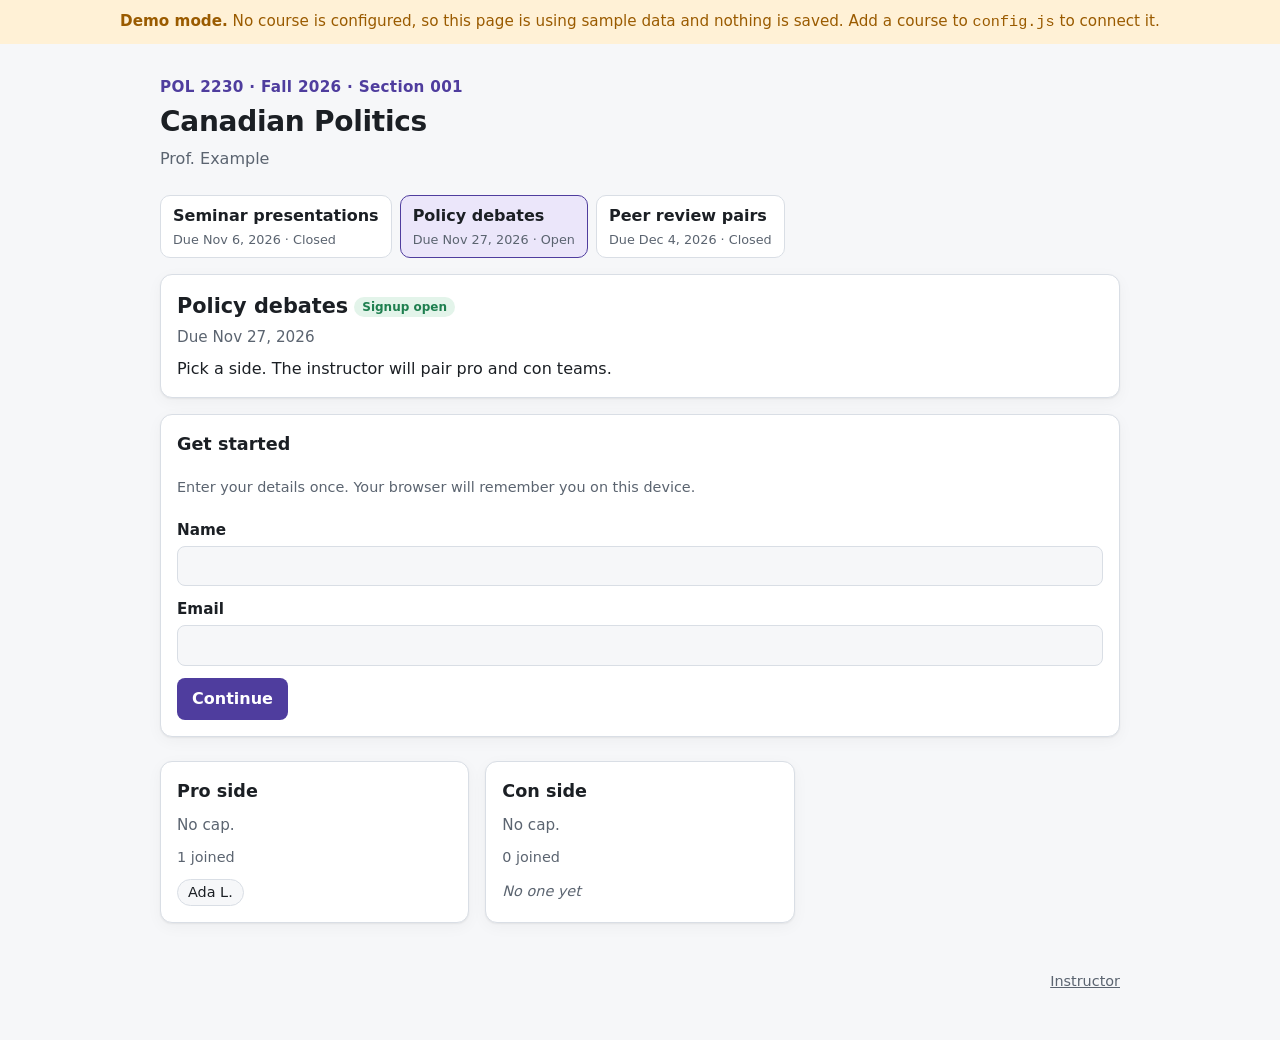
==== docs/index.html @ 425654a5 "Add group signup app: static site plus Apps Script backend Students choose groups per assignment in " ====
<!doctype html>
<html lang="en">
<head>
  <meta charset="utf-8">
  <meta name="viewport" content="width=device-width, initial-scale=1">
  <title>Group Signup</title>
  <meta name="description" content="Choose your groups for course assignments.">
  <meta name="robots" content="noindex">
  <link rel="stylesheet" href="styles.css">
</head>
<body>
  <div id="demo-banner" class="banner" hidden>
    <strong>Demo mode.</strong> No course is configured, so this page is using sample data and nothing is saved.
    Add a course to <code>config.js</code> to connect it.
  </div>

  <header class="page-header">
    <p id="course-code" class="course-code"></p>
    <h1 id="course-title">Group Signup</h1>
    <p id="course-meta" class="status-line" aria-live="polite">Loading…</p>
  </header>

  <main>
    <div id="notice" class="notice" role="status" aria-live="polite" hidden></div>

    <section id="course-chooser" class="chooser" hidden aria-labelledby="chooser-title">
      <h2 id="chooser-title">Choose your course</h2>
      <ul id="course-list" class="course-list"></ul>
    </section>

    <nav id="assignment-nav" class="assignment-nav" aria-label="Assignments" hidden></nav>

    <section id="assignment" class="assignment" hidden aria-labelledby="assignment-title">
      <h2 id="assignment-title"></h2>
      <p id="assignment-meta" class="assignment-meta"></p>
      <p id="assignment-instructions" class="assignment-instructions"></p>
    </section>

    <section id="identity" class="identity" aria-label="Your details"></section>

    <section aria-labelledby="groups-heading">
      <h2 id="groups-heading" class="visually-hidden">Groups</h2>
      <div id="groups" class="groups" aria-busy="true"></div>
    </section>
  </main>

  <footer class="page-footer">
    <button type="button" id="admin-open" class="link-button" hidden>Instructor</button>
  </footer>

  <dialog id="admin-dialog" class="admin" aria-labelledby="admin-title">
    <form method="dialog" class="admin-header">
      <h2 id="admin-title">Instructor panel</h2>
      <button type="submit" class="link-button" aria-label="Close">Close</button>
    </form>

    <form id="admin-login" class="admin-login">
      <label for="admin-key">Admin key <span class="hint">(the <code>ADMIN_KEY</code> value in this course's Settings sheet)</span></label>
      <div class="row">
        <input id="admin-key" type="password" autocomplete="off" required>
        <button type="submit" class="button primary">Unlock</button>
      </div>
    </form>

    <div id="admin-body" hidden>
      <div class="admin-actions">
        <button type="button" id="admin-download" class="button primary">Download CSV (this assignment)</button>
        <button type="button" id="admin-download-all" class="button">Download CSV (all assignments)</button>
        <button type="button" id="admin-refresh" class="button">Refresh</button>
        <button type="button" id="admin-forget" class="link-button">Forget key</button>
      </div>
      <p id="admin-summary" class="hint"></p>
      <div class="table-wrap">
        <table id="admin-table">
          <thead><tr><th>Email</th><th>Name</th><th>Group</th><th>Updated</th></tr></thead>
          <tbody></tbody>
        </table>
      </div>
    </div>
  </dialog>

  <script src="config.js"></script>
  <script src="app.js"></script>
</body>
</html>
---- docs/styles.css ----
:root {
  --bg: #f6f7f9;
  --surface: #ffffff;
  --text: #1b1f24;
  --muted: #5b6470;
  --border: #d9dee5;
  --accent: #4f3d9e;
  --accent-text: #ffffff;
  --accent-soft: #ebe6fa;
  --ok: #1e7f4f;
  --ok-soft: #e3f4ea;
  --warn: #9a5b00;
  --warn-soft: #fff1d6;
  --danger: #b3261e;
  --danger-soft: #fde8e6;
  --radius: 12px;
  --shadow: 0 1px 2px rgba(0, 0, 0, 0.06), 0 4px 16px rgba(0, 0, 0, 0.04);
}

@media (prefers-color-scheme: dark) {
  :root:not([data-theme="light"]) {
    --bg: #121418;
    --surface: #1c1f26;
    --text: #e8eaee;
    --muted: #9aa3ad;
    --border: #2d323b;
    --accent: #a897ea;
    --accent-text: #15102c;
    --accent-soft: #2a2545;
    --ok: #6fd19a;
    --ok-soft: #1a3326;
    --warn: #f0b860;
    --warn-soft: #3a2d12;
    --danger: #f28b82;
    --danger-soft: #3b1d1b;
    --shadow: none;
  }
}

:root[data-theme="dark"] {
  --bg: #121418;
  --surface: #1c1f26;
  --text: #e8eaee;
  --muted: #9aa3ad;
  --border: #2d323b;
  --accent: #a897ea;
  --accent-text: #15102c;
  --accent-soft: #2a2545;
  --ok: #6fd19a;
  --ok-soft: #1a3326;
  --warn: #f0b860;
  --warn-soft: #3a2d12;
  --danger: #f28b82;
  --danger-soft: #3b1d1b;
  --shadow: none;
}

* { box-sizing: border-box; }

[hidden] { display: none !important; }

html { color-scheme: light dark; }

body {
  margin: 0;
  background: var(--bg);
  color: var(--text);
  font: 16px/1.5 system-ui, -apple-system, "Segoe UI", Roboto, Helvetica, Arial, sans-serif;
  padding: 0 16px 48px;
}

.page-header, main, .page-footer {
  max-width: 960px;
  margin: 0 auto;
}

.page-header { padding: 32px 0 8px; }
.page-header h1 { margin: 0 0 4px; font-size: 1.75rem; letter-spacing: -0.01em; }
.course-code { margin: 0 0 2px; color: var(--accent); font-weight: 600; font-size: 0.95rem; letter-spacing: 0.02em; }
.course-code:empty { display: none; }
.status-line { margin: 0; color: var(--muted); }

.chooser { margin: 24px 0; }
.chooser h2 { margin: 0 0 12px; font-size: 1.2rem; }
.course-list { list-style: none; margin: 0; padding: 0; display: grid; gap: 8px; }
.course-list a {
  display: block;
  padding: 12px 16px;
  border-radius: var(--radius);
  background: var(--surface);
  border: 1px solid var(--border);
  color: var(--text);
  text-decoration: none;
  font-weight: 600;
}
.course-list a:hover { border-color: var(--accent); }

.assignment-nav {
  display: flex;
  gap: 8px;
  flex-wrap: wrap;
  margin: 16px 0 0;
}
.assignment-nav button {
  font: inherit;
  text-align: left;
  padding: 8px 12px;
  border-radius: 10px;
  border: 1px solid var(--border);
  background: var(--surface);
  color: var(--text);
  cursor: pointer;
  display: grid;
  gap: 2px;
}
.assignment-nav button[aria-current="true"] { border-color: var(--accent); background: var(--accent-soft); }
.assignment-nav .name { font-weight: 600; }
.assignment-nav .sub { font-size: 0.8rem; color: var(--muted); }

.assignment {
  margin: 16px 0 0;
  padding: 16px;
  border-radius: var(--radius);
  background: var(--surface);
  border: 1px solid var(--border);
  box-shadow: var(--shadow);
}
.assignment h2 { margin: 0 0 4px; font-size: 1.3rem; }
.assignment-meta { margin: 0 0 8px; color: var(--muted); font-size: 0.95rem; }
.assignment-instructions { margin: 0; white-space: pre-line; }
.assignment-instructions:empty { display: none; }
.chip {
  display: inline-block;
  font-size: 0.75rem;
  font-weight: 600;
  padding: 1px 8px;
  border-radius: 999px;
  margin-left: 6px;
  vertical-align: middle;
}
.chip.open { background: var(--ok-soft); color: var(--ok); }
.chip.closed { background: var(--danger-soft); color: var(--danger); }

.banner {
  background: var(--warn-soft);
  color: var(--warn);
  padding: 10px 16px;
  margin: 0 -16px;
  text-align: center;
  font-size: 0.95rem;
}

.notice {
  margin: 16px 0;
  padding: 12px 16px;
  border-radius: var(--radius);
  border: 1px solid var(--border);
  background: var(--surface);
}
.notice.error { background: var(--danger-soft); color: var(--danger); border-color: transparent; }
.notice.success { background: var(--ok-soft); color: var(--ok); border-color: transparent; }

.identity {
  margin: 16px 0 24px;
  padding: 16px;
  border-radius: var(--radius);
  background: var(--surface);
  border: 1px solid var(--border);
  box-shadow: var(--shadow);
}
.identity:empty { display: none; }
.identity h2 { margin: 0 0 8px; font-size: 1.1rem; }
.identity p { margin: 0 0 8px; }
.identity p:last-child { margin-bottom: 0; }
.identity form { display: grid; gap: 12px; }
.identity label { display: grid; gap: 4px; font-weight: 600; font-size: 0.95rem; }
.identity input {
  font: inherit;
  padding: 8px 10px;
  border: 1px solid var(--border);
  border-radius: 8px;
  background: var(--bg);
  color: var(--text);
}
.personal-link {
  display: flex;
  gap: 8px;
  align-items: center;
  flex-wrap: wrap;
}
.personal-link code {
  flex: 1 1 200px;
  overflow-wrap: anywhere;
  font-size: 0.85rem;
  padding: 6px 8px;
  background: var(--bg);
  border-radius: 6px;
}

.groups {
  display: grid;
  grid-template-columns: repeat(auto-fill, minmax(260px, 1fr));
  gap: 16px;
}
.groups[aria-busy="true"] { opacity: 0.6; }

.card {
  background: var(--surface);
  border: 1px solid var(--border);
  border-radius: var(--radius);
  box-shadow: var(--shadow);
  padding: 16px;
  display: flex;
  flex-direction: column;
  gap: 10px;
}
.card.mine { border-color: var(--accent); box-shadow: 0 0 0 2px var(--accent-soft); }
.card h3 { margin: 0; font-size: 1.1rem; display: flex; justify-content: space-between; gap: 8px; align-items: baseline; }
.card .desc { margin: 0; color: var(--muted); font-size: 0.95rem; }

.capacity { display: grid; gap: 4px; font-size: 0.9rem; color: var(--muted); }
.meter {
  height: 6px;
  border-radius: 999px;
  background: var(--border);
  overflow: hidden;
}
.meter > span { display: block; height: 100%; background: var(--accent); }
.meter.full > span { background: var(--danger); }

.members { list-style: none; margin: 0; padding: 0; display: flex; flex-wrap: wrap; gap: 6px; }
.members li {
  background: var(--bg);
  border: 1px solid var(--border);
  border-radius: 999px;
  padding: 2px 10px;
  font-size: 0.9rem;
}
.members li.me { background: var(--accent-soft); border-color: transparent; font-weight: 600; }
.members .empty { color: var(--muted); font-style: italic; border: none; background: none; padding-left: 0; }

.badge {
  font-size: 0.75rem;
  font-weight: 600;
  padding: 2px 8px;
  border-radius: 999px;
  background: var(--accent-soft);
  color: var(--accent);
  white-space: nowrap;
}

.card-actions { margin-top: auto; display: flex; gap: 8px; }

.button {
  font: inherit;
  font-weight: 600;
  padding: 8px 14px;
  border-radius: 8px;
  border: 1px solid var(--border);
  background: var(--surface);
  color: var(--text);
  cursor: pointer;
}
.button.primary { background: var(--accent); color: var(--accent-text); border-color: transparent; }
.button.danger { color: var(--danger); }
.button:disabled { opacity: 0.5; cursor: not-allowed; }
.button:focus-visible, .link-button:focus-visible, input:focus-visible {
  outline: 2px solid var(--accent);
  outline-offset: 2px;
}

.link-button {
  font: inherit;
  background: none;
  border: none;
  color: var(--muted);
  text-decoration: underline;
  cursor: pointer;
  padding: 0;
}

.page-footer { margin-top: 48px; text-align: right; font-size: 0.9rem; }

.hint { color: var(--muted); font-weight: 400; font-size: 0.9rem; }
.row { display: flex; gap: 8px; flex-wrap: wrap; }
.row input { flex: 1 1 200px; }

.admin {
  width: min(900px, calc(100vw - 32px));
  border: 1px solid var(--border);
  border-radius: var(--radius);
  background: var(--surface);
  color: var(--text);
  padding: 20px;
}
.admin::backdrop { background: rgba(0, 0, 0, 0.4); }
.admin-header { display: flex; justify-content: space-between; align-items: center; margin-bottom: 12px; }
.admin-header h2 { margin: 0; font-size: 1.2rem; }
.admin-login { display: grid; gap: 8px; }
.admin-login input {
  font: inherit;
  padding: 8px 10px;
  border: 1px solid var(--border);
  border-radius: 8px;
  background: var(--bg);
  color: var(--text);
}
.admin-actions { display: flex; gap: 8px; align-items: center; flex-wrap: wrap; margin: 12px 0; }
.table-wrap { overflow: auto; max-height: 60vh; border: 1px solid var(--border); border-radius: 8px; }
table { border-collapse: collapse; width: 100%; font-size: 0.9rem; }
th, td { text-align: left; padding: 6px 10px; border-bottom: 1px solid var(--border); white-space: nowrap; }
th { position: sticky; top: 0; background: var(--surface); }

.visually-hidden {
  position: absolute;
  width: 1px; height: 1px;
  overflow: hidden;
  clip: rect(0 0 0 0);
  white-space: nowrap;
}
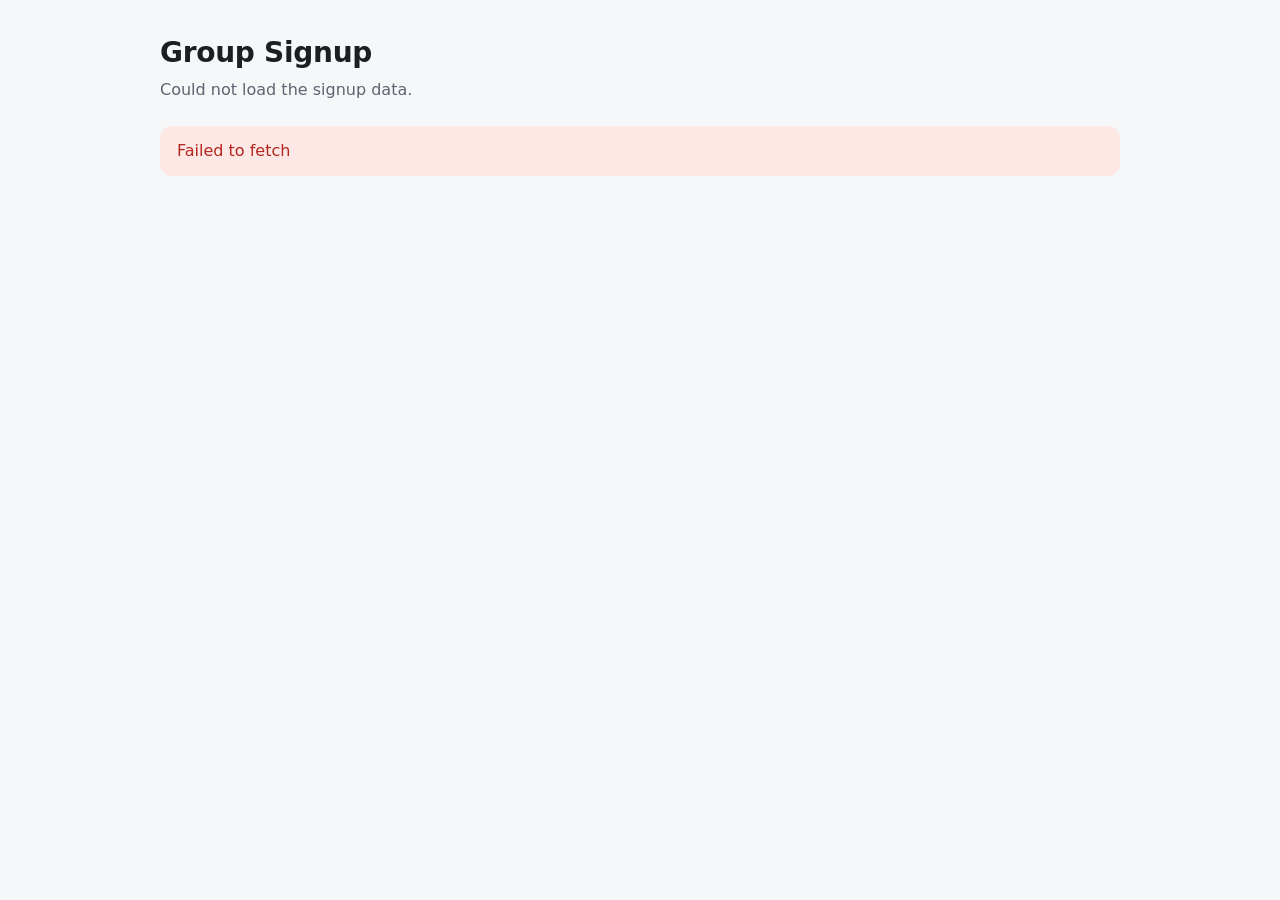
==== commit 7c6a26d7: "Add instructor editing panel for course, settings, assignments and roster The panel on the site now " ====
--- a/docs/index.html
+++ b/docs/index.html
@@ -63,19 +63,52 @@
     </form>
 
     <div id="admin-body" hidden>
-      <div class="admin-actions">
-        <button type="button" id="admin-download" class="button primary">Download CSV (this assignment)</button>
-        <button type="button" id="admin-download-all" class="button">Download CSV (all assignments)</button>
-        <button type="button" id="admin-refresh" class="button">Refresh</button>
+      <div id="admin-notice" class="notice" role="status" aria-live="polite" hidden></div>
+      <nav class="admin-tabs" aria-label="Instructor sections">
+        <button type="button" data-tab="signups" aria-current="true">Signups</button>
+        <button type="button" data-tab="course">Course &amp; settings</button>
+        <button type="button" data-tab="assignments">Assignments &amp; groups</button>
+        <button type="button" data-tab="roster">Roster</button>
         <button type="button" id="admin-forget" class="link-button">Forget key</button>
-      </div>
-      <p id="admin-summary" class="hint"></p>
-      <div class="table-wrap">
-        <table id="admin-table">
-          <thead><tr><th>Email</th><th>Name</th><th>Group</th><th>Updated</th></tr></thead>
-          <tbody></tbody>
-        </table>
-      </div>
+      </nav>
+
+      <section data-panel="signups">
+        <div class="admin-actions">
+          <button type="button" id="admin-download" class="button primary">Download CSV (this assignment)</button>
+          <button type="button" id="admin-download-all" class="button">Download CSV (all assignments)</button>
+          <button type="button" id="admin-refresh" class="button">Refresh</button>
+        </div>
+        <p id="admin-summary" class="hint"></p>
+        <div class="table-wrap">
+          <table id="admin-table">
+            <thead><tr><th>Email</th><th>Name</th><th>Group</th><th>Updated</th></tr></thead>
+            <tbody></tbody>
+          </table>
+        </div>
+      </section>
+
+      <section data-panel="course" hidden>
+        <form id="admin-course-form" class="admin-form"></form>
+      </section>
+
+      <section data-panel="assignments" hidden>
+        <p class="hint">Each assignment has its own set of groups. Changes are saved to the Sheet when you click Save. Removing an assignment here keeps its tab in the Sheet.</p>
+        <div id="admin-assignments"></div>
+        <div class="admin-actions">
+          <button type="button" id="admin-add-assignment" class="button">Add assignment</button>
+          <button type="button" id="admin-save-assignments" class="button primary">Save assignments</button>
+        </div>
+      </section>
+
+      <section data-panel="roster" hidden>
+        <p class="hint">One student per line as <code>email, name</code> (a tab or comma between them). Paste straight from a spreadsheet. Existing students keep their links; new ones get a link when they ask for it.</p>
+        <textarea id="admin-roster" rows="12" spellcheck="false"></textarea>
+        <div class="admin-actions">
+          <label class="checkbox"><input type="checkbox" id="admin-roster-remove"> Remove students not listed above</label>
+          <button type="button" id="admin-save-roster" class="button primary">Save roster</button>
+          <span id="admin-roster-count" class="hint"></span>
+        </div>
+      </section>
     </div>
   </dialog>
 
--- a/docs/styles.css
+++ b/docs/styles.css
@@ -182,6 +182,43 @@
   background: var(--bg);
   color: var(--text);
 }
+.find-name h2 { margin: 0 0 4px; }
+.find-name input[type="search"] {
+  width: 100%;
+  font: inherit;
+  padding: 8px 10px;
+  border: 1px solid var(--border);
+  border-radius: 8px;
+  background: var(--bg);
+  color: var(--text);
+  margin: 8px 0;
+}
+.roster-list {
+  list-style: none;
+  margin: 0;
+  padding: 0;
+  display: flex;
+  flex-wrap: wrap;
+  gap: 6px;
+  max-height: 240px;
+  overflow: auto;
+}
+.roster-list li { margin: 0; }
+.roster-list li.empty { color: var(--muted); font-style: italic; padding: 4px 0; }
+.roster-list button {
+  font: inherit;
+  padding: 4px 12px;
+  border-radius: 999px;
+  border: 1px solid var(--border);
+  background: var(--bg);
+  color: var(--text);
+  cursor: pointer;
+}
+.roster-list button:hover { border-color: var(--accent); }
+.confirm-send { margin-top: 12px; padding-top: 12px; border-top: 1px solid var(--border); }
+.confirm-send p { margin: 0 0 8px; }
+.account-actions { margin-top: 8px; }
+
 .personal-link {
   display: flex;
   gap: 8px;
@@ -318,3 +355,51 @@
   clip: rect(0 0 0 0);
   white-space: nowrap;
 }
+
+.admin-tabs { display: flex; gap: 6px; flex-wrap: wrap; align-items: center; margin: 4px 0 12px; border-bottom: 1px solid var(--border); padding-bottom: 8px; }
+.admin-tabs button[data-tab] {
+  font: inherit;
+  font-weight: 600;
+  padding: 6px 12px;
+  border-radius: 8px;
+  border: 1px solid transparent;
+  background: none;
+  color: var(--muted);
+  cursor: pointer;
+}
+.admin-tabs button[data-tab][aria-current="true"] { background: var(--accent-soft); color: var(--accent); }
+.admin-tabs .link-button { margin-left: auto; }
+.admin-form { display: grid; grid-template-columns: repeat(auto-fill, minmax(260px, 1fr)); gap: 12px; align-items: start; }
+.admin-form h3 { grid-column: 1 / -1; margin: 8px 0 0; font-size: 1rem; color: var(--muted); border-top: 1px solid var(--border); padding-top: 12px; }
+.admin-form h3:first-child { border-top: none; padding-top: 0; margin-top: 0; }
+.admin-form label, .assignment-editor label { display: grid; gap: 4px; font-size: 0.9rem; font-weight: 600; }
+.admin-form label.wide, .assignment-editor label.wide { grid-column: 1 / -1; }
+.admin-form input, .admin-form select, .admin-form textarea,
+.assignment-editor input, .assignment-editor textarea, #admin-roster {
+  font: inherit;
+  font-weight: 400;
+  padding: 6px 8px;
+  border: 1px solid var(--border);
+  border-radius: 8px;
+  background: var(--bg);
+  color: var(--text);
+  width: 100%;
+}
+.admin-form textarea, .assignment-editor textarea, #admin-roster { font-family: inherit; resize: vertical; }
+#admin-roster { font-family: ui-monospace, SFMono-Regular, Menlo, monospace; font-size: 0.85rem; }
+.admin-form label.checkbox, .checkbox { display: flex; gap: 8px; align-items: center; font-weight: 600; font-size: 0.9rem; }
+.admin-form label.checkbox input, .checkbox input { width: auto; }
+.admin-form .actions { grid-column: 1 / -1; }
+.assignment-editor {
+  border: 1px solid var(--border);
+  border-radius: var(--radius);
+  padding: 12px;
+  margin-bottom: 12px;
+  background: var(--bg);
+}
+.assignment-editor summary { cursor: pointer; font-weight: 600; }
+.assignment-editor .fields { display: grid; grid-template-columns: repeat(auto-fill, minmax(200px, 1fr)); gap: 10px; margin: 10px 0; }
+.assignment-editor table { background: var(--surface); }
+.assignment-editor td { padding: 4px; white-space: normal; }
+.assignment-editor td input { padding: 4px 6px; }
+.assignment-editor .groups-actions { display: flex; gap: 8px; margin-top: 8px; flex-wrap: wrap; }
